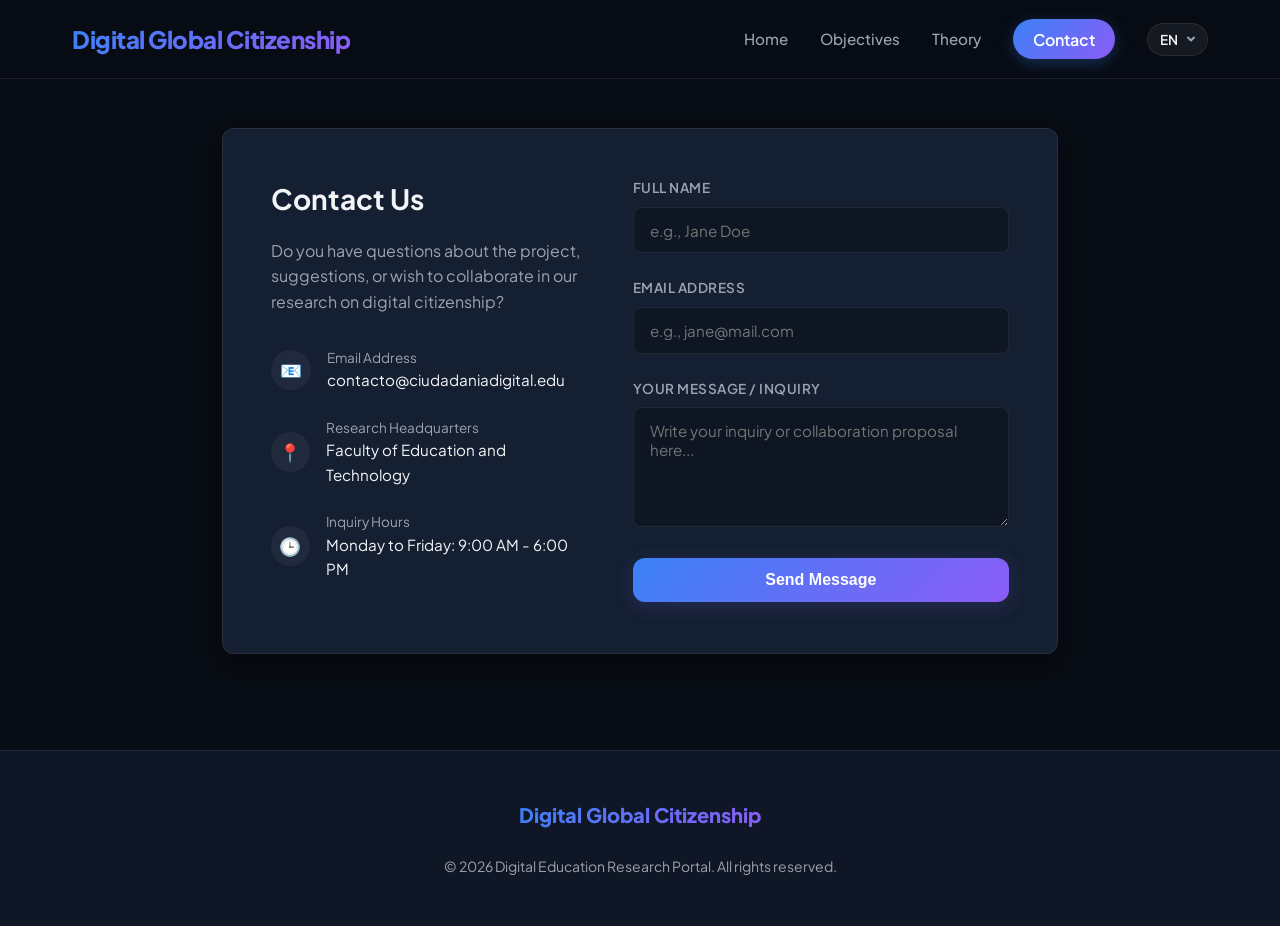
==== paginas/contacto.html @ 0cf73029 "Add files via upload" ====
<!DOCTYPE html>
<html lang="es">
<head>
    <meta charset="UTF-8">
    <meta name="viewport" content="width=device-width, initial-scale=1.0">
    <meta name="description" content="Ponte en contacto con el equipo de investigación del portal de Ciudadanía Global Digital.">
    <title>Contacto - Ciudadanía Global Digital</title>
    <link rel="stylesheet" href="../estilos/estilos.css">
    <script src="../js/traduccion.js" defer></script>
</head>
<body>

    <!-- Header & Navigation -->
    <header>
        <div class="nav-container">
            <div class="logo" id="header-logo" data-i18n="header-logo">Ciudadanía Global Digital</div>
            <ul class="nav-menu">
                <li><a href="../index.html" class="nav-link" data-i18n="nav-home">Inicio</a></li>
                <li><a href="../index.html#objetivos" class="nav-link" data-i18n="nav-objectives">Objetivos</a></li>
                <li><a href="../index.html#marco-teorico" class="nav-link" data-i18n="nav-theory">Marco Teórico</a></li>
                <li><a href="#" class="nav-btn active" id="nav-contact-btn" data-i18n="nav-contact">Contacto</a></li>
                <li class="lang-selector-container">
                    <select class="lang-selector" onchange="setLanguage(this.value)" aria-label="Select language">
                        <option value="es">ES</option>
                        <option value="en">EN</option>
                        <option value="it">IT</option>
                    </select>
                </li>
            </ul>
        </div>
    </header>

    <!-- Contact Section -->
    <main class="contact-container">
        <div class="contact-wrapper">
            <!-- Contact Info -->
            <div class="contact-info">
                <h2 id="contact-heading" data-i18n="contact-heading">Contacto</h2>
                <p data-i18n="contact-sub">¿Tienes dudas sobre el proyecto, sugerencias o deseas colaborar en nuestra investigación sobre ciudadanía digital?</p>
                
                <div class="info-item">
                    <div class="info-icon">📧</div>
                    <div class="info-text">
                        <span data-i18n="contact-email-span">Correo Electrónico</span>
                        contacto@ciudadaniadigital.edu
                    </div>
                </div>

                <div class="info-item">
                    <div class="info-icon">📍</div>
                    <div class="info-text">
                        <span data-i18n="contact-loc-span">Sede de Investigación</span>
                        <div style="display:inline;" data-i18n="contact-loc-val">Facultad de Educación y Tecnología</div>
                    </div>
                </div>

                <div class="info-item">
                    <div class="info-icon">🕒</div>
                    <div class="info-text">
                        <span data-i18n="contact-hours-span">Horario de Consultas</span>
                        <div style="display:inline;" data-i18n="contact-hours-val">Lunes a Viernes: 9:00 - 18:00</div>
                    </div>
                </div>
            </div>

            <!-- Contact Form -->
            <div class="contact-form-container">
                <div class="alert" id="success-alert" data-i18n="alert-success">
                    ✓ ¡Mensaje enviado con éxito! Nos comunicaremos contigo pronto.
                </div>

                <form id="contact-form" onsubmit="handleFormSubmit(event)">
                    <div class="form-group">
                        <label for="name-input" class="form-label" data-i18n="label-name">Nombre Completo</label>
                        <input type="text" id="name-input" class="form-control" data-i18n="placeholder-name" placeholder="Ej. Ana Gómez" required>
                    </div>

                    <div class="form-group">
                        <label for="email-input" class="form-label" data-i18n="label-email">Correo Electrónico</label>
                        <input type="email" id="email-input" class="form-control" data-i18n="placeholder-email" placeholder="Ej. ana@correo.com" required>
                    </div>

                    <div class="form-group">
                        <label for="message-input" class="form-label" data-i18n="label-msg">Tu Mensaje / Consulta</label>
                        <textarea id="message-input" class="form-control" data-i18n="placeholder-msg" placeholder="Escribe aquí tu consulta o propuesta de colaboración..." required></textarea>
                    </div>

                    <button type="submit" class="btn btn-primary" style="width: 100%;" id="form-submit-btn" data-i18n="btn-submit">Enviar Mensaje</button>
                </form>
            </div>
        </div>
    </main>

    <!-- Footer -->
    <footer>
        <div class="footer-content">
            <div class="footer-logo" id="footer-logo" data-i18n="header-logo">Ciudadanía Global Digital</div>
            <p class="footer-text" data-i18n="footer-text">© 2026 Portal de Investigación en Educación Digital. Todos los derechos reservados.</p>
        </div>
    </footer>

    <!-- Form Logic -->
    <script>
        function handleFormSubmit(event) {
            event.preventDefault();
            
            // Get form and inputs
            const form = document.getElementById('contact-form');
            const alert = document.getElementById('success-alert');
            
            // Show alert
            alert.style.display = 'block';
            
            // Clear inputs
            form.reset();

            // Hide alert after 5 seconds
            setTimeout(() => {
                alert.style.display = 'none';
            }, 5000);
        }
    </script>
</body>
</html>
---- estilos/estilos.css ----
/* Modern Professional Design System */
@import url('https://fonts.googleapis.com/css2?family=Plus+Jakarta+Sans:wght@300;400;500;600;700;800&display=swap');

:root {
    --bg-primary: #080C14;
    --bg-secondary: #0F1626;
    --bg-card: #151F32;
    --primary: #3B82F6;
    --primary-hover: #2563EB;
    --secondary: #8B5CF6;
    --accent: #10B981;
    --text-main: #F3F4F6;
    --text-muted: #9CA3AF;
    --text-dark: #4B5563;
    --border-color: rgba(255, 255, 255, 0.08);
    --border-hover: rgba(255, 255, 255, 0.15);
    --font-family: 'Plus Jakarta Sans', -apple-system, BlinkMacSystemFont, "Segoe UI", Roboto, sans-serif;
    --shadow-sm: 0 2px 8px rgba(0, 0, 0, 0.4);
    --shadow-md: 0 8px 30px rgba(0, 0, 0, 0.5);
    --transition: all 0.3s cubic-bezier(0.4, 0, 0.2, 1);
    --border-radius: 12px;
}

/* Base Styles */
* {
    margin: 0;
    padding: 0;
    box-sizing: border-box;
}

body {
    background-color: var(--bg-primary);
    color: var(--text-main);
    font-family: var(--font-family);
    line-height: 1.6;
    overflow-x: hidden;
}

a {
    color: inherit;
    text-decoration: none;
    transition: var(--transition);
}

/* Header & Navigation */
header {
    background: rgba(8, 12, 20, 0.8);
    backdrop-filter: blur(12px);
    -webkit-backdrop-filter: blur(12px);
    border-bottom: 1px solid var(--border-color);
    position: fixed;
    width: 100%;
    top: 0;
    z-index: 1000;
}

.nav-container {
    max-width: 1200px;
    margin: 0 auto;
    display: flex;
    justify-content: flex-end;
    align-items: center;
    padding: 1.25rem 2rem;
}

.logo {
    font-weight: 800;
    font-size: 1.5rem;
    background: linear-gradient(135deg, var(--primary), var(--secondary));
    -webkit-background-clip: text;
    -webkit-text-fill-color: transparent;
    margin-right: auto;
    letter-spacing: -0.5px;
}

.nav-menu {
    display: flex;
    gap: 2rem;
    list-style: none;
    align-items: center;
}

.nav-link {
    font-weight: 500;
    font-size: 0.95rem;
    color: var(--text-muted);
}

.nav-link:hover, .nav-link.active {
    color: var(--text-main);
}

.nav-btn {
    background: linear-gradient(135deg, var(--primary), var(--secondary));
    color: #fff;
    padding: 0.6rem 1.25rem;
    border-radius: 30px;
    font-weight: 600;
    box-shadow: 0 4px 15px rgba(59, 130, 246, 0.3);
}

.nav-btn:hover {
    transform: translateY(-2px);
    box-shadow: 0 6px 20px rgba(59, 130, 246, 0.4);
}

/* Hero Section */
.hero {
    min-height: 100vh;
    display: flex;
    align-items: center;
    justify-content: center;
    padding: 8rem 2rem 4rem 2rem;
    position: relative;
    overflow: hidden;
}

.hero::before {
    content: '';
    position: absolute;
    top: -10%;
    left: -10%;
    width: 50%;
    height: 50%;
    background: radial-gradient(circle, rgba(99, 102, 241, 0.15) 0%, transparent 70%);
    z-index: 1;
}

.hero::after {
    content: '';
    position: absolute;
    bottom: -10%;
    right: -10%;
    width: 50%;
    height: 50%;
    background: radial-gradient(circle, rgba(16, 185, 129, 0.1) 0%, transparent 70%);
    z-index: 1;
}

.hero-content {
    max-width: 800px;
    text-align: center;
    position: relative;
    z-index: 2;
}

.hero-badge {
    background: rgba(59, 130, 246, 0.1);
    border: 1px solid rgba(59, 130, 246, 0.2);
    color: var(--primary);
    padding: 0.4rem 1rem;
    border-radius: 30px;
    font-size: 0.85rem;
    font-weight: 600;
    display: inline-block;
    margin-bottom: 1.5rem;
    letter-spacing: 0.5px;
    text-transform: uppercase;
}

.hero-title {
    font-size: 3.5rem;
    font-weight: 800;
    line-height: 1.15;
    margin-bottom: 1.5rem;
    letter-spacing: -1.5px;
}

@media (max-width: 768px) {
    .hero-title {
        font-size: 2.5rem;
    }
}

.hero-title span {
    background: linear-gradient(135deg, var(--primary), var(--secondary));
    -webkit-background-clip: text;
    -webkit-text-fill-color: transparent;
}

.hero-description {
    font-size: 1.15rem;
    color: var(--text-muted);
    margin-bottom: 2.5rem;
    max-width: 600px;
    margin-left: auto;
    margin-right: auto;
}

.hero-actions {
    display: flex;
    gap: 1rem;
    justify-content: center;
}

/* Buttons */
.btn {
    display: inline-block;
    padding: 0.8rem 2rem;
    border-radius: var(--border-radius);
    font-weight: 600;
    font-size: 1rem;
    cursor: pointer;
    border: none;
    transition: var(--transition);
}

.btn-primary {
    background: linear-gradient(135deg, var(--primary), var(--secondary));
    color: #fff;
    box-shadow: 0 4px 20px rgba(99, 102, 241, 0.2);
}

.btn-primary:hover {
    transform: translateY(-2px);
    box-shadow: 0 6px 25px rgba(99, 102, 241, 0.35);
}

.btn-outline {
    background: transparent;
    border: 1px solid var(--border-color);
    color: var(--text-main);
}

.btn-outline:hover {
    background: rgba(255, 255, 255, 0.03);
    border-color: var(--border-hover);
    transform: translateY(-2px);
}

/* Features/Services Section */
.services {
    max-width: 1200px;
    margin: 0 auto;
    padding: 6rem 2rem;
}

.section-header {
    text-align: center;
    margin-bottom: 4rem;
}

.section-title {
    font-size: 2.25rem;
    font-weight: 700;
    margin-bottom: 1rem;
    letter-spacing: -0.5px;
}

.section-subtitle {
    color: var(--text-muted);
    max-width: 500px;
    margin: 0 auto;
}

.grid {
    display: grid;
    grid-template-columns: repeat(auto-fit, minmax(300px, 1fr));
    gap: 2rem;
}

.card {
    background: var(--bg-card);
    border: 1px solid var(--border-color);
    padding: 2.5rem 2rem;
    border-radius: var(--border-radius);
    transition: var(--transition);
    position: relative;
    overflow: hidden;
}

.card::before {
    content: '';
    position: absolute;
    top: 0;
    left: 0;
    width: 100%;
    height: 100%;
    background: linear-gradient(135deg, rgba(59, 130, 246, 0.05), rgba(139, 92, 246, 0.05));
    opacity: 0;
    transition: var(--transition);
}

.card:hover {
    transform: translateY(-5px);
    border-color: rgba(99, 102, 241, 0.3);
    box-shadow: var(--shadow-md);
}

.card:hover::before {
    opacity: 1;
}

.card-icon {
    width: 50px;
    height: 50px;
    border-radius: 10px;
    background: rgba(59, 130, 246, 0.1);
    color: var(--primary);
    display: flex;
    align-items: center;
    justify-content: center;
    font-size: 1.5rem;
    margin-bottom: 1.5rem;
    font-weight: bold;
    position: relative;
    z-index: 2;
}

.card-title {
    font-size: 1.25rem;
    font-weight: 600;
    margin-bottom: 0.75rem;
    position: relative;
    z-index: 2;
}

.card-description {
    color: var(--text-muted);
    font-size: 0.95rem;
    position: relative;
    z-index: 2;
}

/* Contact Page Styles */
.contact-container {
    max-width: 900px;
    margin: 0 auto;
    padding: 8rem 2rem 6rem 2rem;
}

.contact-wrapper {
    display: grid;
    grid-template-columns: 1fr 1.2fr;
    gap: 3rem;
    background: var(--bg-card);
    border: 1px solid var(--border-color);
    border-radius: var(--border-radius);
    padding: 3rem;
    box-shadow: var(--shadow-md);
}

@media (max-width: 768px) {
    .contact-wrapper {
        grid-template-columns: 1fr;
        padding: 2rem;
        gap: 2rem;
    }
}

.contact-info h2 {
    font-size: 1.75rem;
    font-weight: 700;
    margin-bottom: 1rem;
}

.contact-info p {
    color: var(--text-muted);
    margin-bottom: 2rem;
}

.info-item {
    display: flex;
    align-items: center;
    gap: 1rem;
    margin-bottom: 1.5rem;
}

.info-icon {
    width: 40px;
    height: 40px;
    border-radius: 50%;
    background: rgba(255, 255, 255, 0.05);
    display: flex;
    align-items: center;
    justify-content: center;
    color: var(--primary);
    font-size: 1.1rem;
}

.info-text {
    font-size: 0.95rem;
}

.info-text span {
    display: block;
    color: var(--text-muted);
    font-size: 0.85rem;
}

/* Forms */
.form-group {
    margin-bottom: 1.5rem;
}

.form-label {
    display: block;
    font-size: 0.85rem;
    font-weight: 600;
    margin-bottom: 0.5rem;
    color: var(--text-muted);
    text-transform: uppercase;
    letter-spacing: 0.5px;
}

.form-control {
    width: 100%;
    background: rgba(8, 12, 20, 0.5);
    border: 1px solid var(--border-color);
    border-radius: 8px;
    padding: 0.8rem 1rem;
    color: var(--text-main);
    font-family: var(--font-family);
    font-size: 0.95rem;
    transition: var(--transition);
}

.form-control:focus {
    outline: none;
    border-color: var(--primary);
    box-shadow: 0 0 0 3px rgba(59, 130, 246, 0.15);
}

textarea.form-control {
    resize: vertical;
    min-height: 120px;
}

/* Alert Notification */
.alert {
    background: rgba(16, 185, 129, 0.1);
    border: 1px solid rgba(16, 185, 129, 0.2);
    color: var(--accent);
    padding: 1rem;
    border-radius: 8px;
    margin-bottom: 1.5rem;
    display: none;
    font-weight: 500;
    animation: fadeIn 0.4s ease;
}

@keyframes fadeIn {
    from { opacity: 0; transform: translateY(-10px); }
    to { opacity: 1; transform: translateY(0); }
}

/* Footer */
footer {
    border-top: 1px solid var(--border-color);
    background: var(--bg-secondary);
    padding: 3rem 2rem;
    text-align: center;
}

.footer-content {
    max-width: 1200px;
    margin: 0 auto;
    display: flex;
    flex-direction: column;
    align-items: center;
    gap: 1.5rem;
}

.footer-logo {
    font-weight: 800;
    font-size: 1.25rem;
    background: linear-gradient(135deg, var(--primary), var(--secondary));
    -webkit-background-clip: text;
    -webkit-text-fill-color: transparent;
}

.footer-text {
    font-size: 0.875rem;
    color: var(--text-muted);
}

/* Content & Academic Sections */
.section-content {
    max-width: 850px;
    margin: 0 auto 4rem auto;
    padding: 0 2rem;
}

.text-block {
    background: var(--bg-card);
    border: 1px solid var(--border-color);
    padding: 3rem;
    border-radius: var(--border-radius);
    margin-bottom: 2.5rem;
    box-shadow: var(--shadow-sm);
}

.text-block p {
    color: var(--text-muted);
    font-size: 1.05rem;
    line-height: 1.8;
    margin-bottom: 1.25rem;
    text-align: justify;
}

.text-block p strong {
    color: var(--text-main);
}

.text-block h3 {
    font-size: 1.6rem;
    font-weight: 700;
    margin-bottom: 1.25rem;
    color: var(--text-main);
    border-left: 4px solid var(--primary);
    padding-left: 0.75rem;
}

.text-block h4 {
    font-size: 1.25rem;
    font-weight: 600;
    margin-top: 2rem;
    margin-bottom: 0.75rem;
    color: var(--secondary);
}

.list-styled {
    list-style-type: none;
    margin: 1.5rem 0;
}

.list-styled li {
    position: relative;
    padding-left: 1.75rem;
    margin-bottom: 1rem;
    color: var(--text-muted);
    font-size: 1.05rem;
    line-height: 1.6;
}

.list-styled li::before {
    content: "✦";
    position: absolute;
    left: 0;
    color: var(--primary);
    font-weight: bold;
}

/* Language Selector styling */
.lang-selector-container {
    display: inline-flex;
    align-items: center;
}

.lang-selector {
    background: rgba(255, 255, 255, 0.06);
    border: 1px solid var(--border-color);
    color: var(--text-main);
    padding: 0.45rem 1.8rem 0.45rem 0.75rem;
    border-radius: 20px;
    font-family: var(--font-family);
    font-size: 0.85rem;
    font-weight: 600;
    cursor: pointer;
    outline: none;
    transition: var(--transition);
    appearance: none;
    -webkit-appearance: none;
    -moz-appearance: none;
    background-image: url("data:image/svg+xml;charset=utf-8,%3Csvg xmlns='http://www.w3.org/2000/svg' width='12' height='12' fill='none' stroke='%239CA3AF' stroke-width='2' stroke-linecap='round' stroke-linejoin='round' class='feather feather-chevron-down'%3E%3Cpath d='m3 4.5 3 3 3-3'/%3E%3C/svg%3E");
    background-repeat: no-repeat;
    background-position: right 0.65rem center;
}

.lang-selector:hover {
    background-color: rgba(255, 255, 255, 0.12);
    border-color: var(--border-hover);
}

.lang-selector:focus {
    border-color: var(--primary);
    box-shadow: 0 0 0 3px rgba(59, 130, 246, 0.15);
}

.lang-selector option {
    background: var(--bg-secondary);
    color: var(--text-main);
}
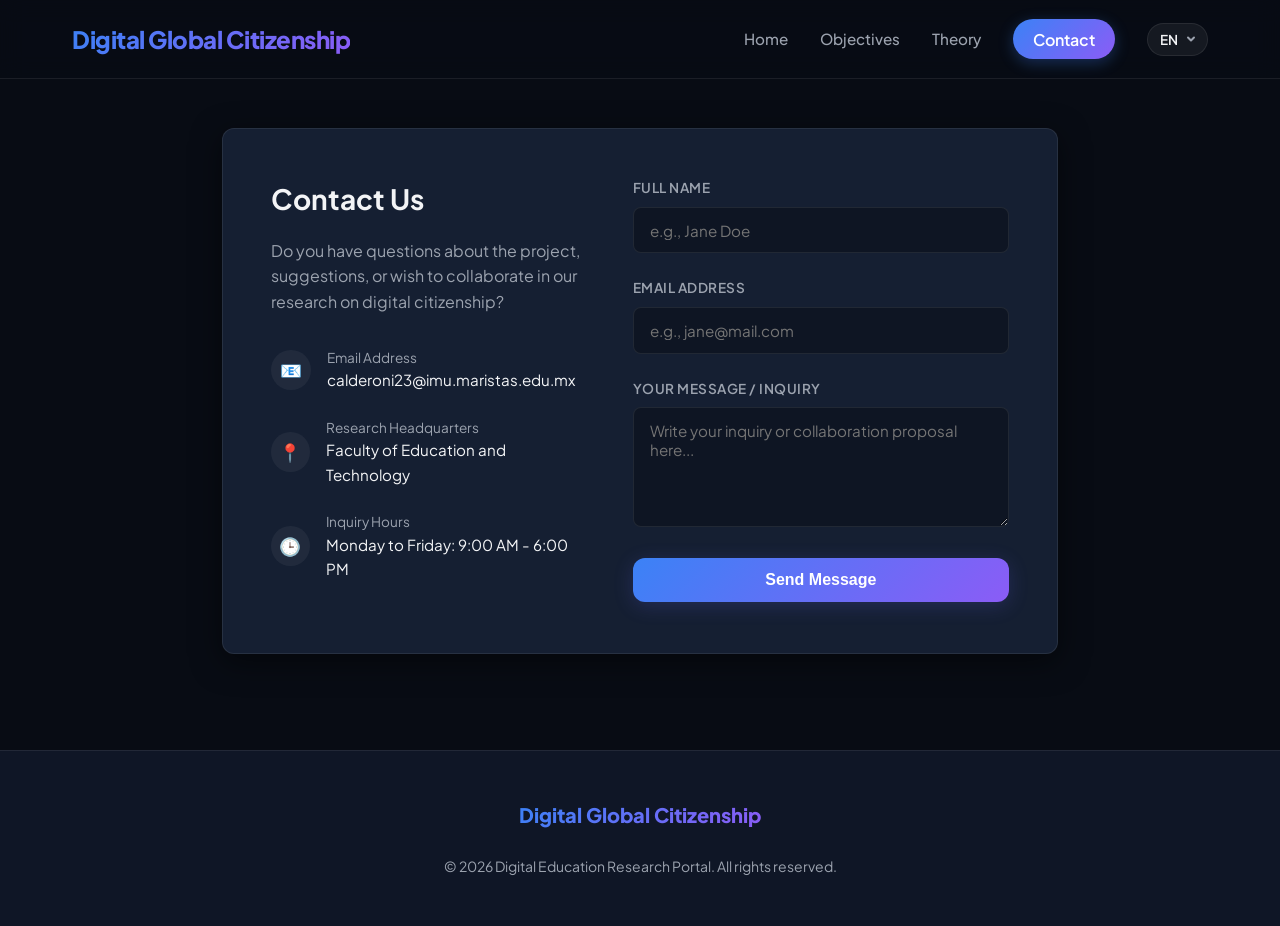
==== commit eb30d28c: "contacto.html" ====
--- a/paginas/contacto.html
+++ b/paginas/contacto.html
@@ -42,7 +42,7 @@
                     <div class="info-icon">📧</div>
                     <div class="info-text">
                         <span data-i18n="contact-email-span">Correo Electrónico</span>
-                        contacto@ciudadaniadigital.edu
+                        calderoni23@imu.maristas.edu.mx
                     </div>
                 </div>
 
